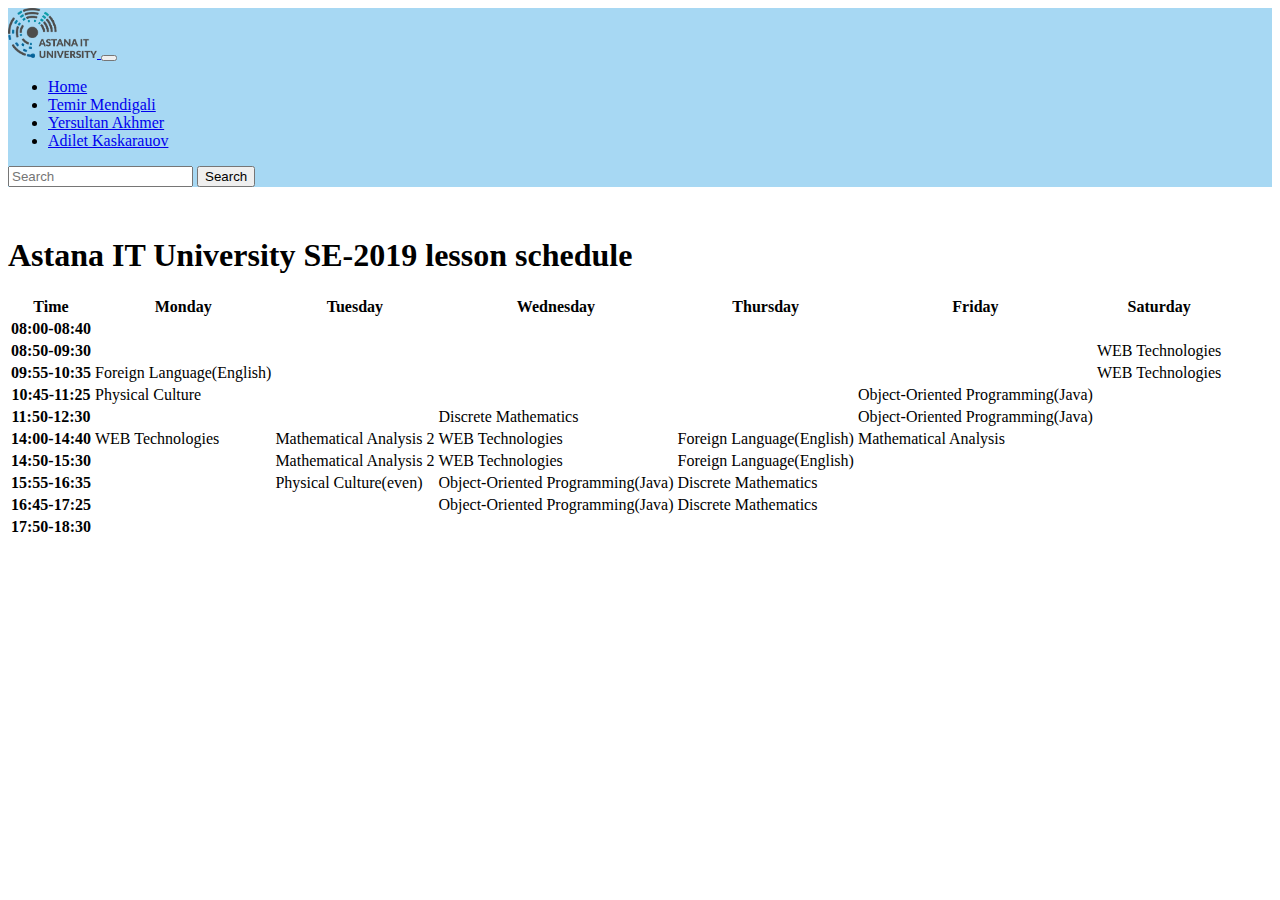
==== index.html @ 694e3327 "Created team webpage and moved my personal webpage to another location." ====
<!doctype html>
<html lang="en">
<head>
    <meta charset="utf-8">
    <meta name="viewport" content="width=device-width, initial-scale=1">
    <link href="https://cdn.jsdelivr.net/npm/bootstrap@5.0.0-beta1/dist/css/bootstrap.min.css" rel="stylesheet"
          integrity="sha384-giJF6kkoqNQ00vy+HMDP7azOuL0xtbfIcaT9wjKHr8RbDVddVHyTfAAsrekwKmP1" crossorigin="anonymous">
    <link rel="icon" href="images/cropped-favicon2-192x192.png">
    <title>Astana IT University</title>
</head>
<body>
    <nav class="navbar navbar-expand-lg navbar-light" style="background-color: #A7D8F3;">
        <div class="container-fluid">
            <a class="navbar-brand" href="#">
                <img src="images/aitu-navbar.png" alt="Logo" height="50">
            </a>
            <button class="navbar-toggler" type="button" data-bs-toggle="collapse" data-bs-target="#navbarSupportedContent"
                    aria-controls="navbarSupportedContent" aria-expanded="false" aria-label="Toggle navigation">
                <span class="navbar-toggler-icon"></span>
            </button>
            <div class="collapse navbar-collapse" id="navbarSupportedContent">
                <ul class="navbar-nav me-auto mb-2 mb-lg-0">
                    <li class="nav-item">
                        <a class="nav-link active" aria-current="page" href="#">Home</a>
                    </li>
                    <li class="nav-item">
                        <a class="nav-link active" aria-current="page" href="https://mendigali.github.io/temir-personal-webpage/index.html">Temir Mendigali</a>
                    </li>
                    <li class="nav-item">
                        <a class="nav-link active" aria-current="page" href="https://github.com/Yersultan04/week3">Yersultan Akhmer</a>
                    </li>
                    <li class="nav-item">
                        <a class="nav-link active" aria-current="page" href="#">Adilet Kaskarauov</a>
                    </li>
                </ul>
                <form class="d-flex">
                    <input class="form-control me-2" type="search" placeholder="Search" aria-label="Search">
                    <button class="btn btn-outline-success" type="submit">Search</button>
                </form>
            </div>
        </div>
    </nav>

    <section class="schedule">
        <div class="container">
            <h1 class="text-center" style="margin-top: 50px">
                Astana IT University SE-2019 lesson schedule
            </h1>
            <table class="table table-striped table-hover">
                <thead>
                <tr>
                    <th scope="col">Time</th>
                    <th scope="col">Monday</th>
                    <th scope="col">Tuesday</th>
                    <th scope="col">Wednesday</th>
                    <th scope="col">Thursday</th>
                    <th scope="col">Friday</th>
                    <th scope="col">Saturday</th>
                </tr>
                </thead>
                <tbody>
                <tr>
                    <th scope="row">08:00-08:40</th>
                    <td></td>
                    <td></td>
                    <td></td>
                    <td></td>
                    <td></td>
                    <td></td>
                </tr>
                <tr>
                    <th scope="row">08:50-09:30</th>
                    <td></td>
                    <td></td>
                    <td></td>
                    <td></td>
                    <td></td>
                    <td>WEB Technologies</td>
                </tr>
                <tr>
                    <th scope="row">09:55-10:35</th>
                    <td>Foreign Language(English)</td>
                    <td></td>
                    <td></td>
                    <td></td>
                    <td></td>
                    <td>WEB Technologies</td>
                </tr>
                <tr>
                    <th scope="row">10:45-11:25</th>
                    <td>Physical Culture</td>
                    <td></td>
                    <td></td>
                    <td></td>
                    <td>Object-Oriented Programming(Java)</td>
                    <td></td>
                </tr>
                <tr>
                    <th scope="row">11:50-12:30</th>
                    <td></td>
                    <td></td>
                    <td>Discrete Mathematics</td>
                    <td></td>
                    <td>Object-Oriented Programming(Java)</td>
                    <td></td>
                </tr>
                <tr>
                    <th scope="row">14:00-14:40</th>
                    <td>WEB Technologies</td>
                    <td>Mathematical Analysis 2</td>
                    <td>WEB Technologies</td>
                    <td>Foreign Language(English)</td>
                    <td>Mathematical Analysis</td>
                    <td></td>
                </tr>
                <tr>
                    <th scope="row">14:50-15:30</th>
                    <td></td>
                    <td>Mathematical Analysis 2</td>
                    <td>WEB Technologies</td>
                    <td>Foreign Language(English)</td>
                    <td></td>
                    <td></td>
                </tr>
                <tr>
                    <th scope="row">15:55-16:35</th>
                    <td></td>
                    <td>Physical Culture(even)</td>
                    <td>Object-Oriented Programming(Java)</td>
                    <td>Discrete Mathematics</td>
                    <td></td>
                    <td></td>
                </tr>
                <tr>
                    <th scope="row">16:45-17:25</th>
                    <td></td>
                    <td></td>
                    <td>Object-Oriented Programming(Java)</td>
                    <td>Discrete Mathematics</td>
                    <td></td>
                    <td></td>
                </tr>
                <tr>
                    <th scope="row">17:50-18:30</th>
                    <td></td>
                    <td></td>
                    <td></td>
                    <td></td>
                    <td></td>
                    <td></td>
                </tr>
                </tbody>
            </table>
        </div>
    </section>

    <script src="https://cdn.jsdelivr.net/npm/bootstrap@5.0.0-beta1/dist/js/bootstrap.bundle.min.js"
            integrity="sha384-ygbV9kiqUc6oa4msXn9868pTtWMgiQaeYH7/t7LECLbyPA2x65Kgf80OJFdroafW"
            crossorigin="anonymous"></script>
    <script src="https://cdn.jsdelivr.net/npm/@popperjs/core@2.5.4/dist/umd/popper.min.js"
            integrity="sha384-q2kxQ16AaE6UbzuKqyBE9/u/KzioAlnx2maXQHiDX9d4/zp8Ok3f+M7DPm+Ib6IU"
            crossorigin="anonymous"></script>
    <script src="https://cdn.jsdelivr.net/npm/bootstrap@5.0.0-beta1/dist/js/bootstrap.min.js"
            integrity="sha384-pQQkAEnwaBkjpqZ8RU1fF1AKtTcHJwFl3pblpTlHXybJjHpMYo79HY3hIi4NKxyj"
            crossorigin="anonymous"></script>
</body>
</html>
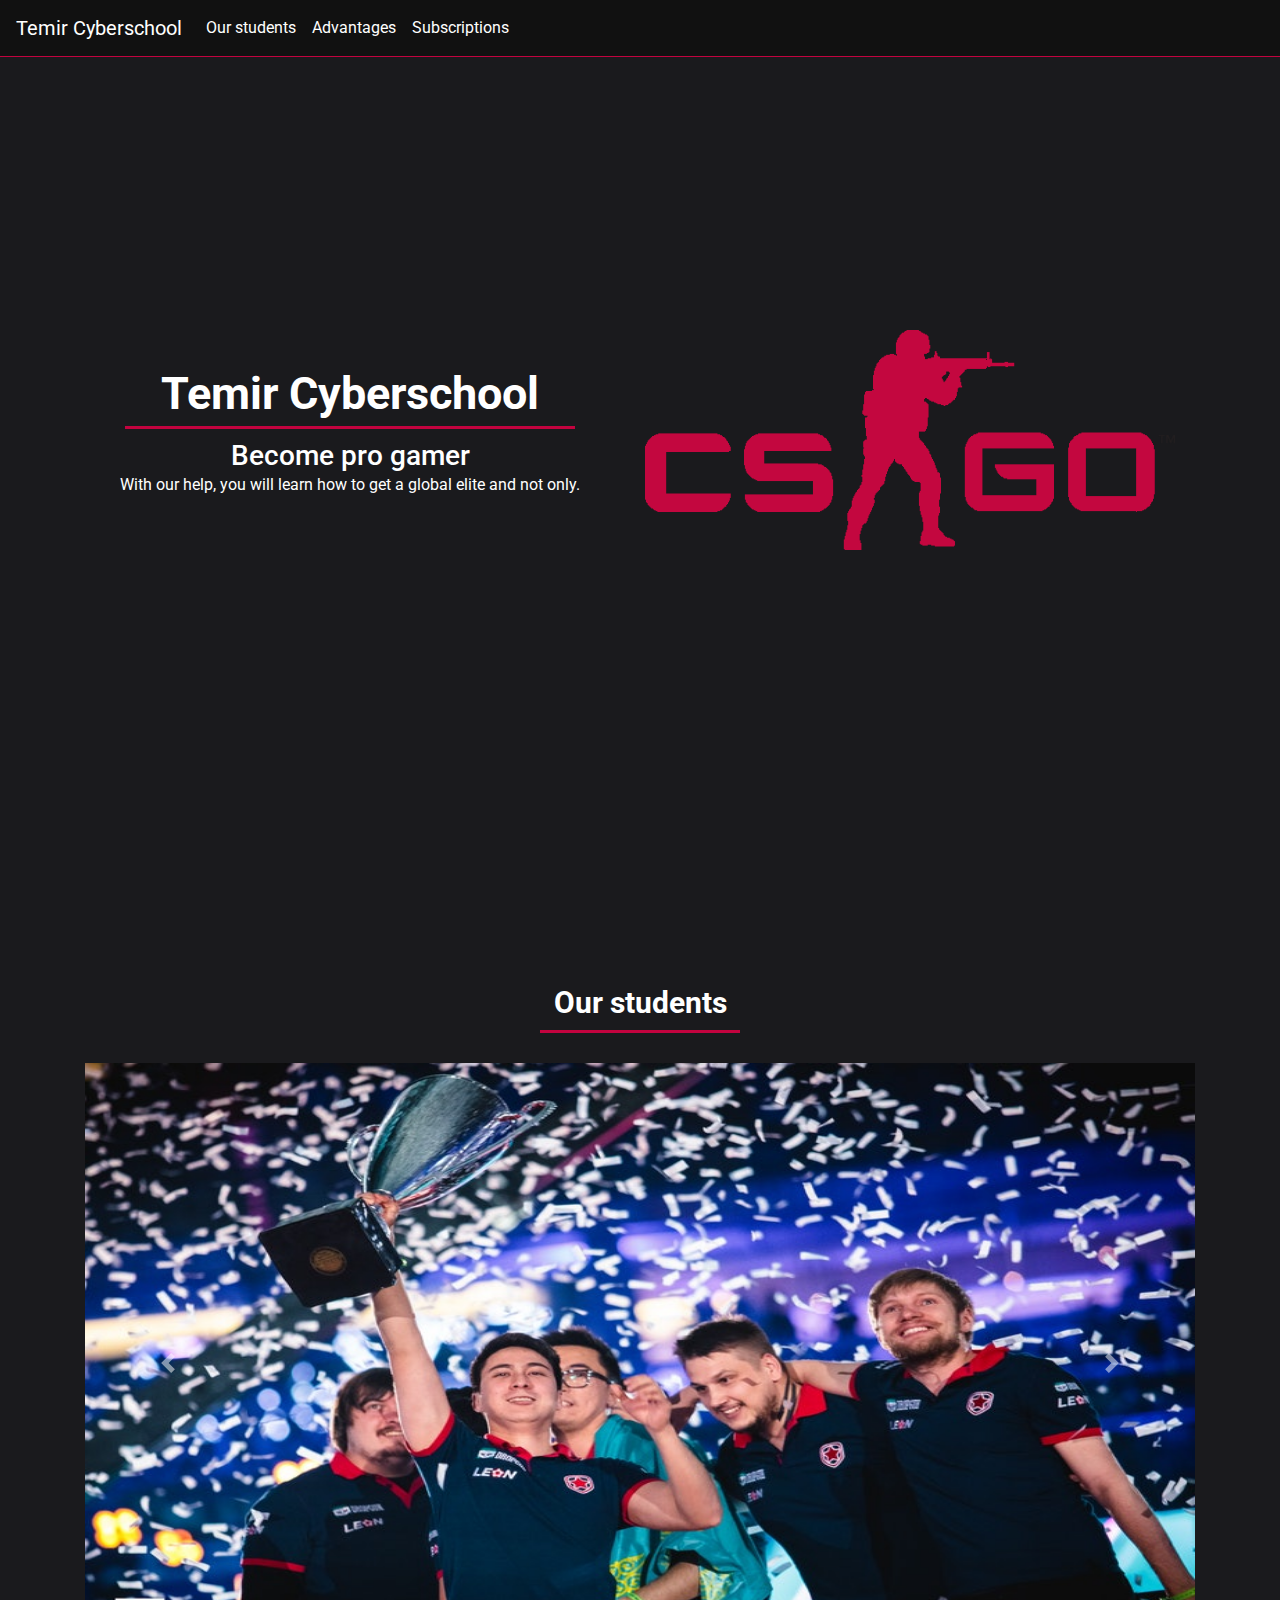
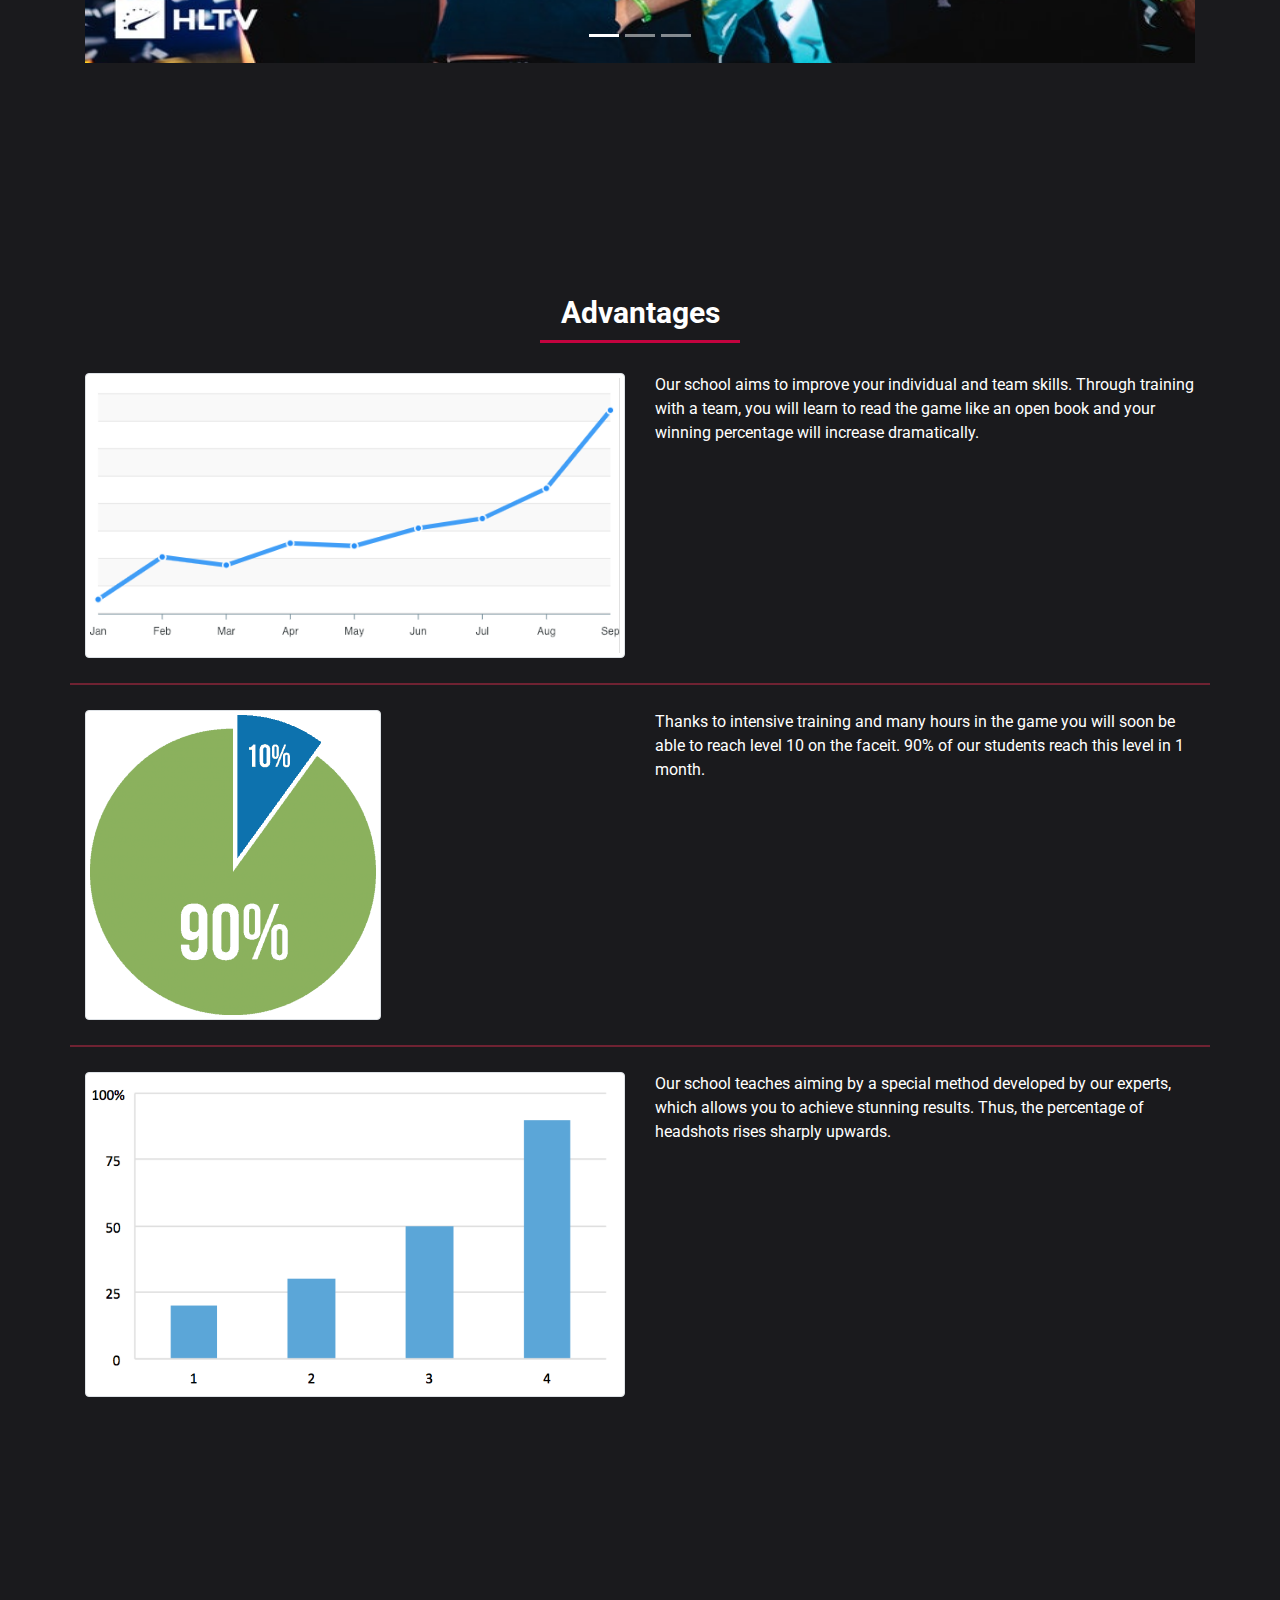
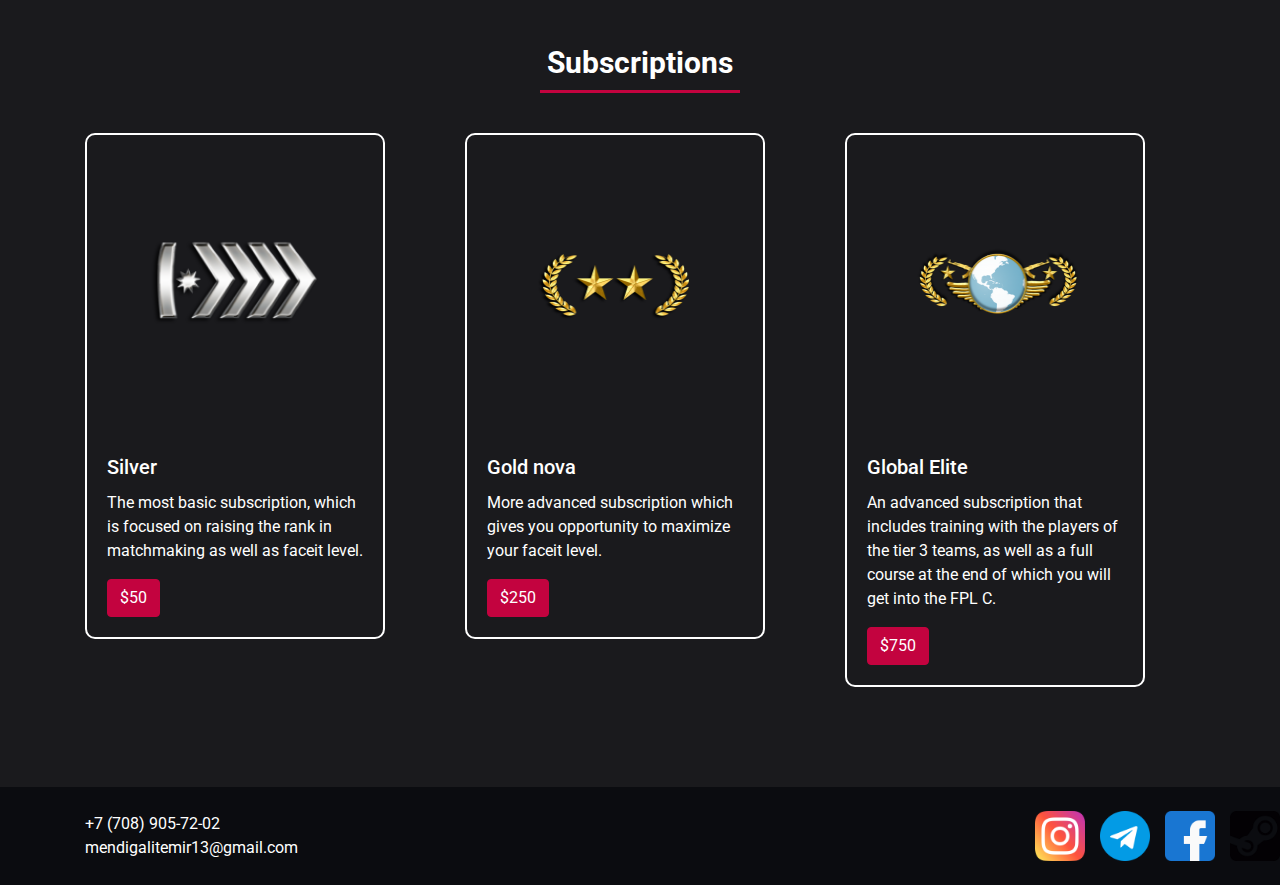
==== commit 617bff57: "Midterm" ====
--- a/index.html
+++ b/index.html
@@ -1,167 +1,197 @@
-<!doctype html>
+<!DOCTYPE html>
 <html lang="en">
 <head>
     <meta charset="utf-8">
-    <meta name="viewport" content="width=device-width, initial-scale=1">
-    <link href="https://cdn.jsdelivr.net/npm/bootstrap@5.0.0-beta1/dist/css/bootstrap.min.css" rel="stylesheet"
-          integrity="sha384-giJF6kkoqNQ00vy+HMDP7azOuL0xtbfIcaT9wjKHr8RbDVddVHyTfAAsrekwKmP1" crossorigin="anonymous">
-    <link rel="icon" href="images/cropped-favicon2-192x192.png">
-    <title>Astana IT University</title>
+    <meta name="viewport" content="width=device-width, initial-scale=1, shrink-to-fit=no">
+    <link rel="shortcut icon" href="img/console.svg" type="image/x-icon">
+    <link rel="stylesheet" href="https://stackpath.bootstrapcdn.com/bootstrap/4.3.1/css/bootstrap.min.css"
+          integrity="sha384-ggOyR0iXCbMQv3Xipma34MD+dH/1fQ784/j6cY/iJTQUOhcWr7x9JvoRxT2MZw1T" crossorigin="anonymous">
+    <link href="https://fonts.googleapis.com/css?family=Roboto|Varela+Round|Baloo+Bhaina+2" rel="stylesheet">
+    <link rel="stylesheet" href="style.css">
+
+    <title>Temir Cyberschool</title>
 </head>
 <body>
-    <nav class="navbar navbar-expand-lg navbar-light" style="background-color: #A7D8F3;">
-        <div class="container-fluid">
-            <a class="navbar-brand" href="#">
-                <img src="images/aitu-navbar.png" alt="Logo" height="50">
-            </a>
-            <button class="navbar-toggler" type="button" data-bs-toggle="collapse" data-bs-target="#navbarSupportedContent"
-                    aria-controls="navbarSupportedContent" aria-expanded="false" aria-label="Toggle navigation">
-                <span class="navbar-toggler-icon"></span>
-            </button>
-            <div class="collapse navbar-collapse" id="navbarSupportedContent">
-                <ul class="navbar-nav me-auto mb-2 mb-lg-0">
-                    <li class="nav-item">
-                        <a class="nav-link active" aria-current="page" href="#">Home</a>
-                    </li>
-                    <li class="nav-item">
-                        <a class="nav-link active" aria-current="page" href="https://mendigali.github.io/temir-personal-webpage/index.html">Temir Mendigali</a>
-                    </li>
-                    <li class="nav-item">
-                        <a class="nav-link active" aria-current="page" href="https://github.com/Yersultan04/week3">Yersultan Akhmer</a>
-                    </li>
-                    <li class="nav-item">
-                        <a class="nav-link active" aria-current="page" href="#">Adilet Kaskarauov</a>
-                    </li>
-                </ul>
-                <form class="d-flex">
-                    <input class="form-control me-2" type="search" placeholder="Search" aria-label="Search">
-                    <button class="btn btn-outline-success" type="submit">Search</button>
-                </form>
-            </div>
+    <nav class="navbar navbar-expand-lg">
+        <a class="navbar-brand" href="#">Temir Cyberschool</a>
+        <button class="navbar-toggler" type="button" data-toggle="collapse" data-target="#navbarSupportedContent"
+                aria-controls="navbarSupportedContent" aria-expanded="false" aria-label="Toggle navigation">
+            <span class="navbar-toggler-icon"></span>
+        </button>
+
+        <div class="collapse navbar-collapse" id="navbarSupportedContent">
+            <ul class="navbar-nav mr-auto">
+                <li class="nav-item">
+                    <a class="nav-link" href="#our-students">Our students</a>
+                </li>
+                <li class="nav-item">
+                    <a class="nav-link" href="#advantages">Advantages</a>
+                </li>
+                <li class="nav-item">
+                    <a class="nav-link" href="#subscription">Subscriptions</a>
+                </li>
+            </ul>
         </div>
     </nav>
 
-    <section class="schedule">
-        <div class="container">
-            <h1 class="text-center" style="margin-top: 50px">
-                Astana IT University SE-2019 lesson schedule
-            </h1>
-            <table class="table table-striped table-hover">
-                <thead>
-                <tr>
-                    <th scope="col">Time</th>
-                    <th scope="col">Monday</th>
-                    <th scope="col">Tuesday</th>
-                    <th scope="col">Wednesday</th>
-                    <th scope="col">Thursday</th>
-                    <th scope="col">Friday</th>
-                    <th scope="col">Saturday</th>
-                </tr>
-                </thead>
-                <tbody>
-                <tr>
-                    <th scope="row">08:00-08:40</th>
-                    <td></td>
-                    <td></td>
-                    <td></td>
-                    <td></td>
-                    <td></td>
-                    <td></td>
-                </tr>
-                <tr>
-                    <th scope="row">08:50-09:30</th>
-                    <td></td>
-                    <td></td>
-                    <td></td>
-                    <td></td>
-                    <td></td>
-                    <td>WEB Technologies</td>
-                </tr>
-                <tr>
-                    <th scope="row">09:55-10:35</th>
-                    <td>Foreign Language(English)</td>
-                    <td></td>
-                    <td></td>
-                    <td></td>
-                    <td></td>
-                    <td>WEB Technologies</td>
-                </tr>
-                <tr>
-                    <th scope="row">10:45-11:25</th>
-                    <td>Physical Culture</td>
-                    <td></td>
-                    <td></td>
-                    <td></td>
-                    <td>Object-Oriented Programming(Java)</td>
-                    <td></td>
-                </tr>
-                <tr>
-                    <th scope="row">11:50-12:30</th>
-                    <td></td>
-                    <td></td>
-                    <td>Discrete Mathematics</td>
-                    <td></td>
-                    <td>Object-Oriented Programming(Java)</td>
-                    <td></td>
-                </tr>
-                <tr>
-                    <th scope="row">14:00-14:40</th>
-                    <td>WEB Technologies</td>
-                    <td>Mathematical Analysis 2</td>
-                    <td>WEB Technologies</td>
-                    <td>Foreign Language(English)</td>
-                    <td>Mathematical Analysis</td>
-                    <td></td>
-                </tr>
-                <tr>
-                    <th scope="row">14:50-15:30</th>
-                    <td></td>
-                    <td>Mathematical Analysis 2</td>
-                    <td>WEB Technologies</td>
-                    <td>Foreign Language(English)</td>
-                    <td></td>
-                    <td></td>
-                </tr>
-                <tr>
-                    <th scope="row">15:55-16:35</th>
-                    <td></td>
-                    <td>Physical Culture(even)</td>
-                    <td>Object-Oriented Programming(Java)</td>
-                    <td>Discrete Mathematics</td>
-                    <td></td>
-                    <td></td>
-                </tr>
-                <tr>
-                    <th scope="row">16:45-17:25</th>
-                    <td></td>
-                    <td></td>
-                    <td>Object-Oriented Programming(Java)</td>
-                    <td>Discrete Mathematics</td>
-                    <td></td>
-                    <td></td>
-                </tr>
-                <tr>
-                    <th scope="row">17:50-18:30</th>
-                    <td></td>
-                    <td></td>
-                    <td></td>
-                    <td></td>
-                    <td></td>
-                    <td></td>
-                </tr>
-                </tbody>
-            </table>
+    <section class="welcome vh-100">
+        <div class="container d-flex flex-row justify-content-space-around align-items-center" style="height: 85%">
+            <div class="row d-flex flex-row">
+                <div class="col-lg-6 text-center d-flex flex-column align-items-center my-auto">
+                    <h1>Temir Cyberschool</h1>
+                    <h3>Become pro gamer</h3>
+                    <p>With our help, you will learn how to get a global elite and not only.</p>
+                </div>
+                <div class="col-lg-6">
+                    <img src="img/csgo-logo.png" alt="csgo logo" class="img-fluid">
+                </div>
+            </div>
         </div>
     </section>
 
-    <script src="https://cdn.jsdelivr.net/npm/bootstrap@5.0.0-beta1/dist/js/bootstrap.bundle.min.js"
-            integrity="sha384-ygbV9kiqUc6oa4msXn9868pTtWMgiQaeYH7/t7LECLbyPA2x65Kgf80OJFdroafW"
+    <section class="students vh-100 d-flex flex-column" id="our-students">
+        <div class="students_header">Our students</div>
+        <div class="carousel">
+            <div class="container">
+                <div id="carouselExampleIndicators" class="carousel slide" data-ride="carousel">
+                    <ol class="carousel-indicators">
+                        <li data-target="#carouselExampleIndicators" data-slide-to="0" class="active"></li>
+                        <li data-target="#carouselExampleIndicators" data-slide-to="1"></li>
+                        <li data-target="#carouselExampleIndicators" data-slide-to="2"></li>
+                    </ol>
+                    <div class="carousel-inner">
+                        <div class="carousel-item active">
+                            <img class="d-block w-100 carousel-img" src="img/gambit1.jpg" alt="First slide">
+                        </div>
+                        <div class="carousel-item">
+                            <img class="d-block w-100 carousel-img" src="img/gambit2.jpg" alt="Second slide">
+                        </div>
+                        <div class="carousel-item">
+                            <img class="d-block w-100 carousel-img" src="img/gambit3.png" alt="Third slide">
+                        </div>
+                    </div>
+                    <a class="carousel-control-prev" href="#carouselExampleIndicators" role="button" data-slide="prev">
+                        <span class="carousel-control-prev-icon" aria-hidden="true"></span>
+                        <span class="sr-only">Previous</span>
+                    </a>
+                    <a class="carousel-control-next" href="#carouselExampleIndicators" role="button" data-slide="next">
+                        <span class="carousel-control-next-icon" aria-hidden="true"></span>
+                        <span class="sr-only">Next</span>
+                    </a>
+                </div>
+            </div>
+        </div>
+    </section>
+
+    <section class="advantages vh-100" id="advantages">
+        <div class="container d-flex flex-column align-items">
+            <div class="students_header">Advantages</div>
+            <div class="row advantage-item">
+                <div class="col-lg-6">
+                    <img src="img/graph1.png" alt="" class="img-thumbnail img-advantage">
+                </div>
+                <div class="col-lg-6">
+                    <span class="advantage_text">
+                        Our school aims to improve your individual and team skills. Through training with a team, you will learn to read the game like an open book and your winning percentage will increase dramatically.
+                    </span>
+                </div>
+            </div>
+            <div class="row advantage-item">
+                <div class="col-lg-6">
+                    <img src="img/pie-chart.png" alt="" class="img-thumbnail img-advantage">
+                </div>
+                <div class="col-lg-6">
+                    <span class="advantage_text">
+                        Thanks to intensive training and many hours in the game you will soon be able to reach level 10 on the faceit. 90% of our students reach this level in 1 month.
+                    </span>
+                </div>
+            </div>
+            <div class="row advantage-item">
+                <div class="col-lg-6">
+                    <img src="img/bar-chart.png" alt="" class="img-thumbnail img-advantage">
+                </div>
+                <div class="col-lg-6">
+                    <span class="advantage_text">
+                        Our school teaches aiming by a special method developed by our experts, which allows you to achieve stunning results. Thus, the percentage of headshots rises sharply upwards.
+                    </span>
+                </div>
+            </div>
+        </div>
+    </section>
+
+    <section class="buy" id="subscription">
+        <div class="container">
+            <div class="col-lg-12"></div>
+            <div class="students_header subscription-header">Subscriptions</div>
+            <div class="row">
+                <div class="col-lg-4">
+                    <div class="card">
+                        <img src="img/silver.png" class="card-img-top" alt="...">
+                        <div class="card-body">
+                          <h5 class="card-title">Silver</h5>
+                          <p class="card-text">The most basic subscription, which is focused on raising the rank in matchmaking as well as faceit level.</p>
+                          <a href="#" class="btn btn-primary">$50</a>
+                        </div>
+                    </div>
+                </div>
+                <div class="col-lg-4">
+                    <div class="card">
+                        <img src="img/gold-nova.png" class="card-img-top" alt="...">
+                        <div class="card-body">
+                          <h5 class="card-title">Gold nova</h5>
+                          <p class="card-text">More advanced subscription which gives you opportunity to maximize your faceit level.</p>
+                          <a href="#" class="btn btn-primary">$250</a>
+                        </div>
+                    </div>
+                </div>
+                <div class="col-lg-4">
+                    <div class="card">
+                        <img src="img/global.png" class="card-img-top" alt="...">
+                        <div class="card-body">
+                          <h5 class="card-title">Global Elite</h5>
+                          <p class="card-text">An advanced subscription that includes training with the players of the tier 3 teams, as well as a full course at the end of which you will get into the FPL C.</p>
+                          <a href="#" class="btn btn-primary">$750</a>
+                        </div>
+                    </div>
+                </div>
+            </div>
+        </div>
+    </section>
+    <footer>
+        <div class="container">
+            <div class="row justify-content-between">
+                <div class="col-lg-3">
+                    <div class="footer_left">
+                        <div class="footer_left_inner">
+                            <div class="phone">
+                                +7 (708) 905-72-02
+                            </div>
+                            <div class="mail">
+                                mendigalitemir13@gmail.com
+                            </div>
+                        </div>
+                    </div>
+                </div>
+                <div class="col-lg-2">
+                    <div class="footer_right">
+                        <a class="social_link" href=""><img class="social_logo" src="img/instagram.png" alt="social_logo"></a>
+                        <a class="social_link" href=""><img class="social_logo" src="img/telegram.png" alt="social_logo"></a>
+                        <a class="social_link" href=""><img class="social_logo" src="img/facebook.png" alt="social_logo"></a>
+                        <a class="social_link" href=""><img class="social_logo" src="img/steam.png" alt="social_logo"></a>
+                        <a class="social_link" href=""><img class="social_logo" src="img/github.png" alt="social_logo"></a>
+                    </div>
+                </div>
+            </div>
+        </div>
+    </footer>
+    <script src="https://code.jquery.com/jquery-3.3.1.slim.min.js"
+            integrity="sha384-q8i/X+965DzO0rT7abK41JStQIAqVgRVzpbzo5smXKp4YfRvH+8abtTE1Pi6jizo"
             crossorigin="anonymous"></script>
-    <script src="https://cdn.jsdelivr.net/npm/@popperjs/core@2.5.4/dist/umd/popper.min.js"
-            integrity="sha384-q2kxQ16AaE6UbzuKqyBE9/u/KzioAlnx2maXQHiDX9d4/zp8Ok3f+M7DPm+Ib6IU"
+    <script src="https://cdnjs.cloudflare.com/ajax/libs/popper.js/1.14.7/umd/popper.min.js"
+            integrity="sha384-UO2eT0CpHqdSJQ6hJty5KVphtPhzWj9WO1clHTMGa3JDZwrnQq4sF86dIHNDz0W1"
             crossorigin="anonymous"></script>
-    <script src="https://cdn.jsdelivr.net/npm/bootstrap@5.0.0-beta1/dist/js/bootstrap.min.js"
-            integrity="sha384-pQQkAEnwaBkjpqZ8RU1fF1AKtTcHJwFl3pblpTlHXybJjHpMYo79HY3hIi4NKxyj"
+    <script src="https://stackpath.bootstrapcdn.com/bootstrap/4.3.1/js/bootstrap.min.js"
+            integrity="sha384-JjSmVgyd0p3pXB1rRibZUAYoIIy6OrQ6VrjIEaFf/nJGzIxFDsf4x0xIM+B07jRM"
             crossorigin="anonymous"></script>
 </body>
 </html>--- a/style.css
+++ b/style.css
@@ -0,0 +1,205 @@
+html{
+    font-size: 16px;
+}
+
+body{
+	margin: 0;
+
+	font-family: 'Roboto', sans-serif;
+
+	line-height: 1.5;
+
+    color: #fff;
+    background: #1a1a1d;
+}
+
+*,
+*after,
+*before{
+    box-sizing: border-box;
+}
+
+h1, h2, h3, h4, h5, h6{
+	margin: 0;
+}
+
+/* Navbar */
+.navbar{
+    position: fixed;
+    width: 100%;
+
+    z-index: 1;
+
+    background: #111;
+
+    border-bottom: 1px solid #c3033f;
+}
+
+.navbar a{
+    color: #fff;
+}
+
+/* Welcome */
+.welcome{    
+    padding-top: 100px;
+}
+
+.welcome h1{
+    font-size: 45px;
+    font-weight: 700;
+}
+
+.welcome h1::after{
+    display: block;
+    content: "";
+
+    background: #c3033f;
+
+    width: 450px;
+    height: 3px;
+
+    margin-top: 5px;
+    margin-bottom: 10px;
+}
+
+/* Students */
+.students{
+    padding-top: 30px;
+    margin-bottom: 40px;
+}
+
+.students_header{
+    width: 100%;
+    text-align: center;
+    font-size: 30px;
+    font-weight: 700;
+
+    margin-bottom: 20px;
+    margin-top: 50px;
+}
+
+.students_header::after{
+    display: block;
+    content: "";
+
+    background: #c3033f;
+
+    width: 200px;
+    height: 3px;
+
+    margin: 0 auto;
+    margin-top: 5px;
+    margin-bottom: 10px;
+}
+
+.carousel-img{
+    height: 600px;
+}
+
+/* Advantages */
+.advantage_header{
+    width: 100%;
+    text-align: center;
+    font-size: 30px;
+    font-weight: 700;
+
+    margin-bottom: 20px;
+}
+
+
+.advantage-item{
+    margin-bottom: 25px;
+    padding-bottom: 25px;
+
+    border-bottom: 2px solid #6f2232;
+}
+
+.advantage-item:last-child{
+    border: 0;
+}
+
+/* Buy */
+.subscription-header{
+    margin-top: 500px;
+}
+
+.buy{
+    margin-top: 350px;
+}
+
+.card{
+    width: 300px;
+
+    background: #1a1a1d;
+
+    border: 2px solid #fff;
+    border-radius: 10px;
+
+    margin-top: 20px;
+}
+
+.card_header{
+    width: 100%;
+    text-align: center;
+    font-size: 30px;
+    font-weight: 700;
+
+    margin-bottom: 20px;
+}
+
+.card img{
+    height: 300px;
+}
+
+.btn{
+    background: #c3033f;
+    border: 1px solid #c3033f;
+}
+
+.btn:hover{
+    background: #1a1a1d;
+    border: 1px solid #fff;
+}
+
+/* Footer */
+footer{
+    background-color: #0b0c10;
+
+    padding: 20px 0;
+    margin-top: 100px;
+}
+
+.footer_left{
+    display: flex;
+    align-items: center;
+
+    height: 100%;
+
+    margin-bottom: 10px;
+}
+
+.footer_right{
+    display: flex;
+    align-items: center;
+    justify-content: space-around;
+
+    height: 100%;
+}
+
+.social_link{
+    margin-right: 15px;
+}
+
+.social_link:last-child{
+    margin: 0;
+}
+
+.social_logo{
+    width: 50px;
+
+    transition: 0.2s ease;
+}
+
+.social_logo:hover{
+    transform: scale(1.1);
+}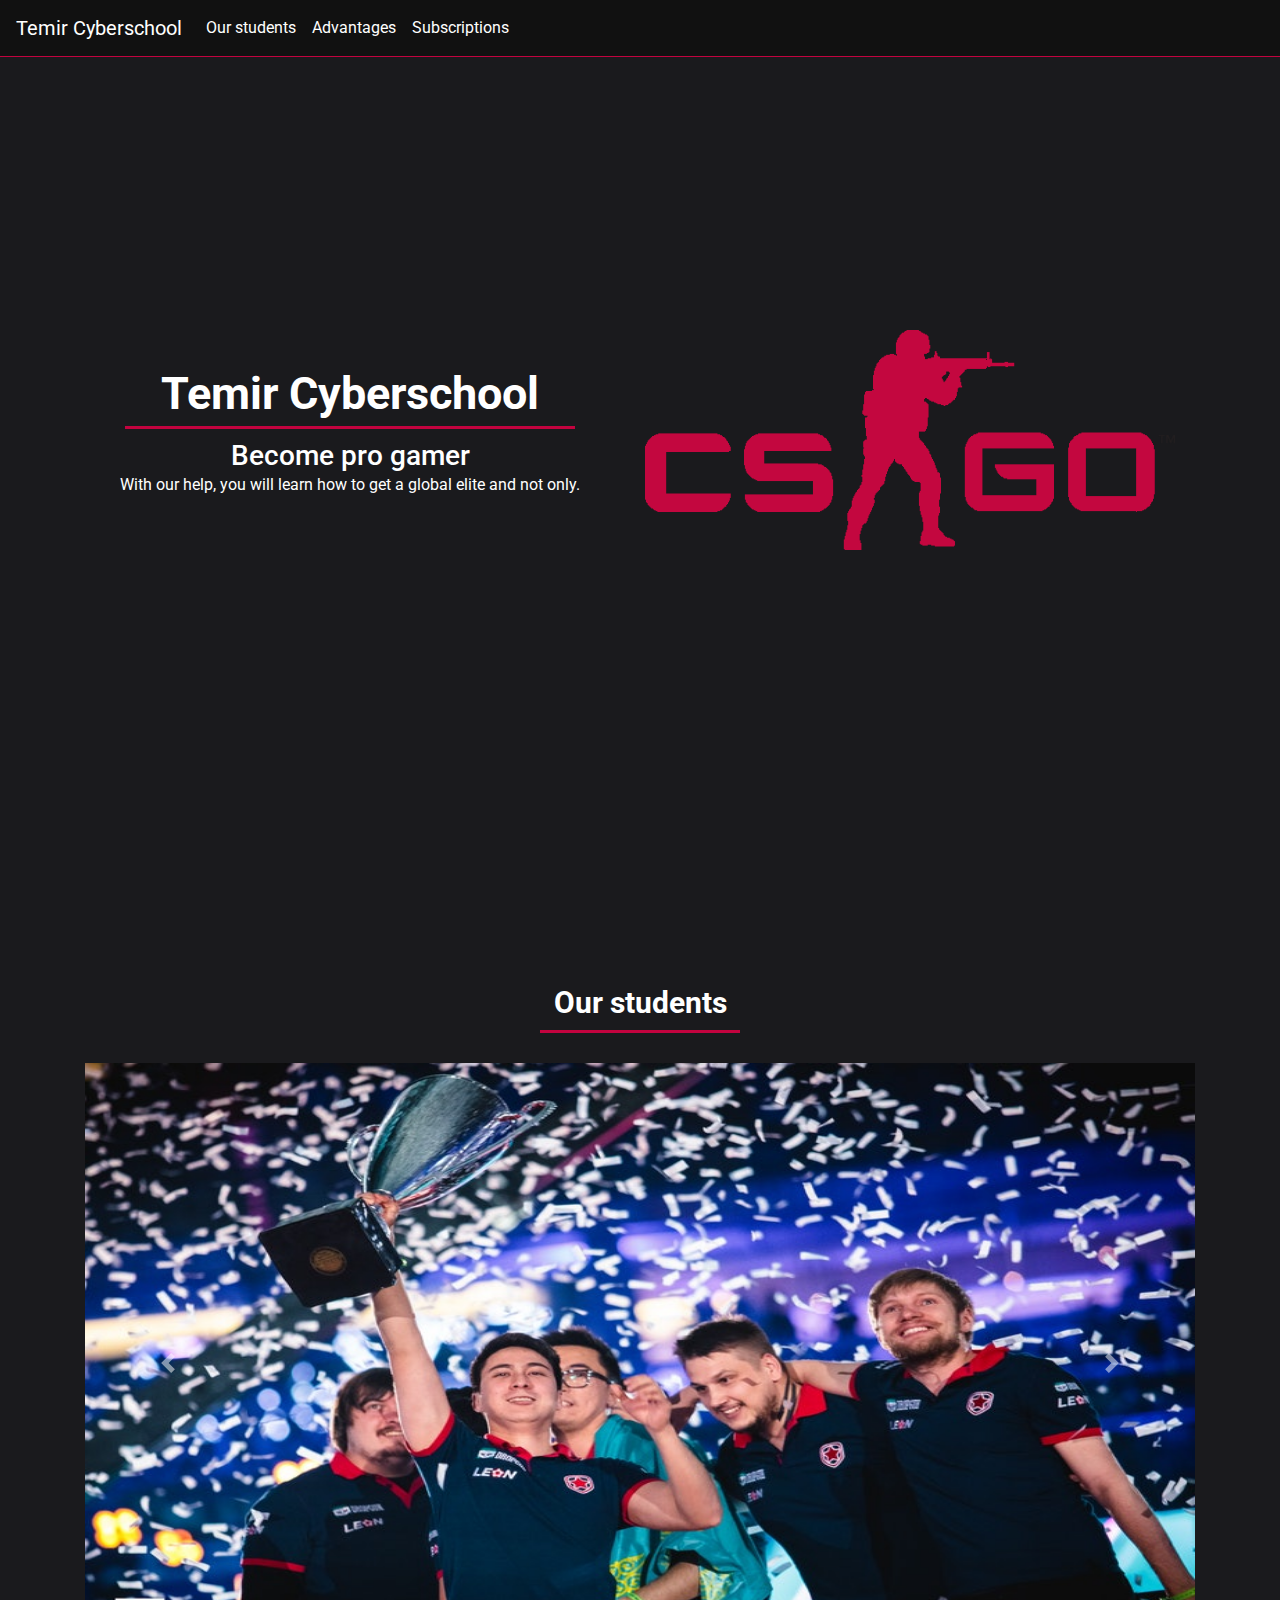
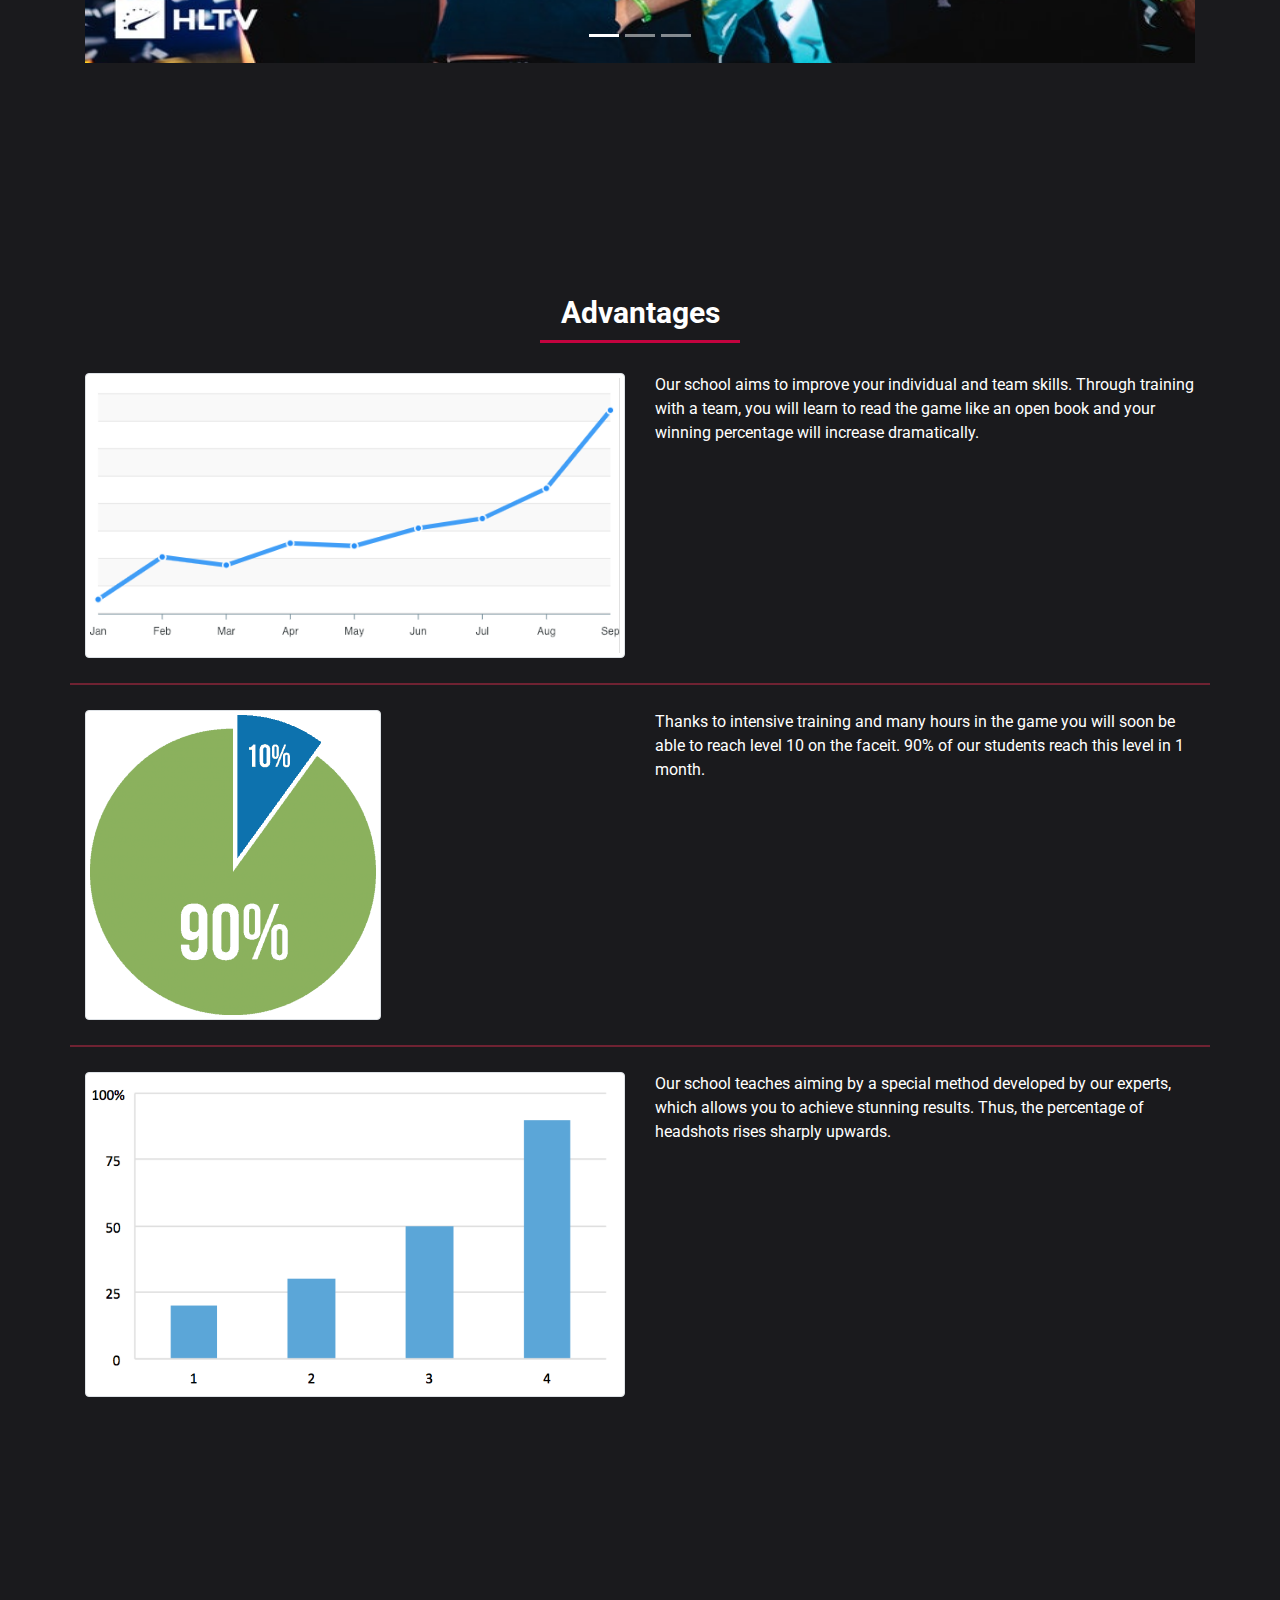
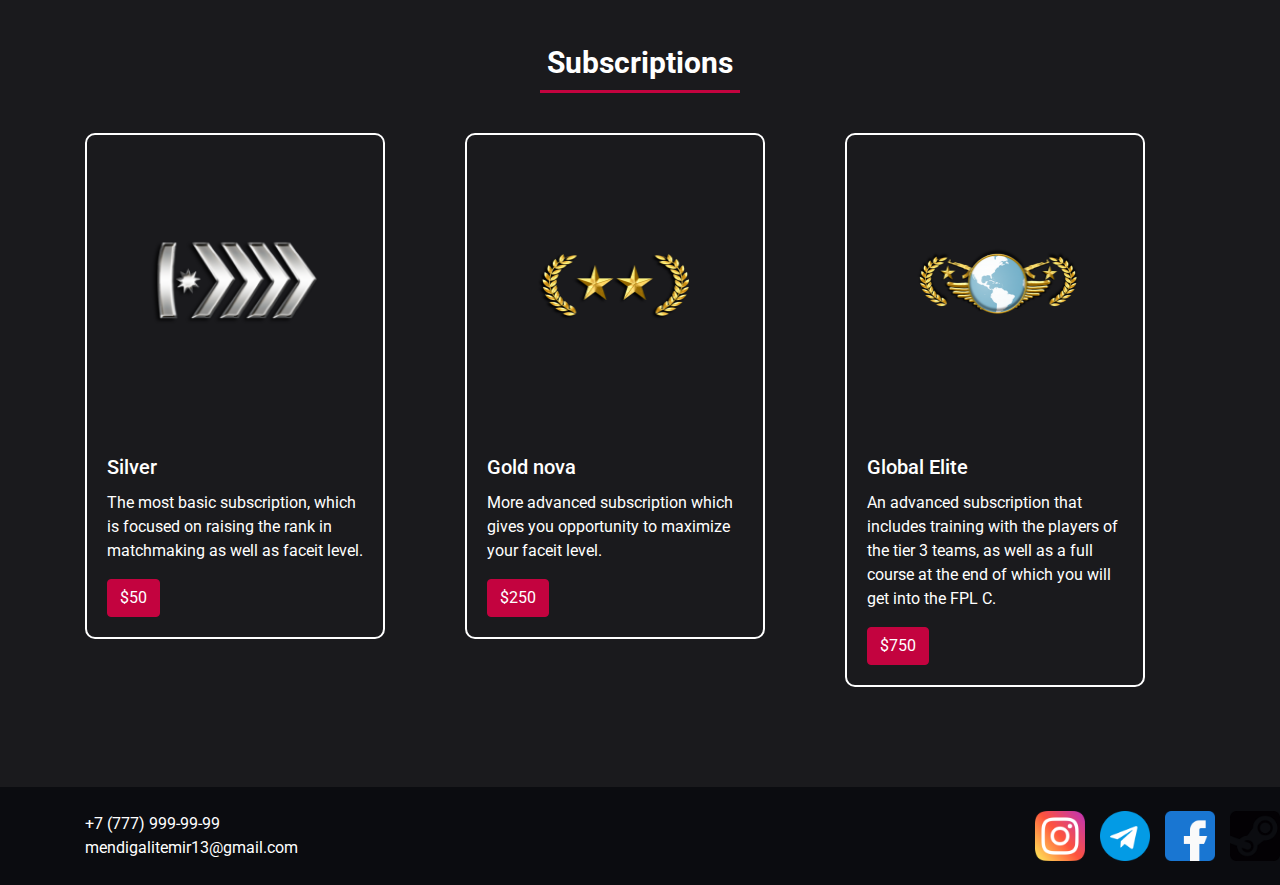
==== commit 29005f13: "Fixed phone number" ====
--- a/index.html
+++ b/index.html
@@ -164,7 +164,7 @@
                     <div class="footer_left">
                         <div class="footer_left_inner">
                             <div class="phone">
-                                +7 (708) 905-72-02
+                                +7 (777) 999-99-99
                             </div>
                             <div class="mail">
                                 mendigalitemir13@gmail.com
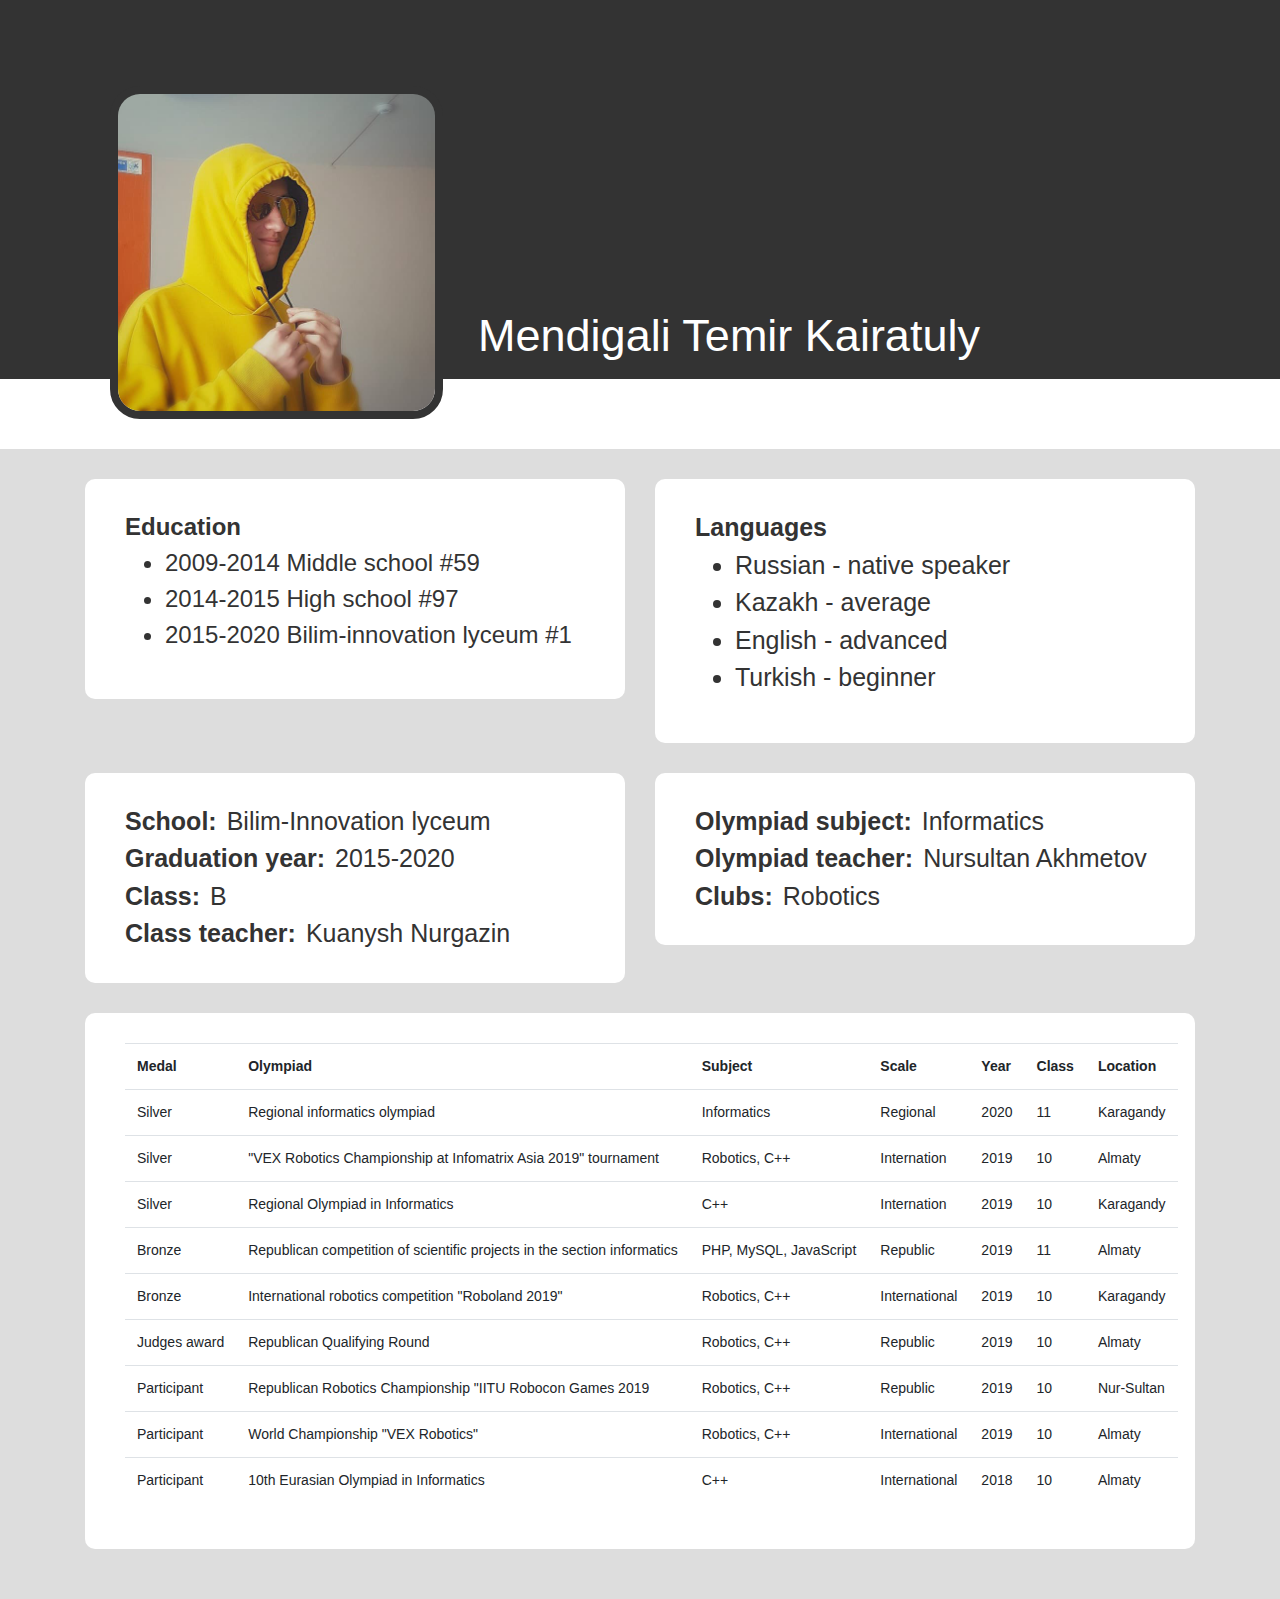
==== commit 2af0540a: "Uploaded personal web page" ====
--- a/index.html
+++ b/index.html
@@ -1,197 +1,200 @@
 <!DOCTYPE html>
 <html lang="en">
 <head>
-    <meta charset="utf-8">
-    <meta name="viewport" content="width=device-width, initial-scale=1, shrink-to-fit=no">
-    <link rel="shortcut icon" href="img/console.svg" type="image/x-icon">
-    <link rel="stylesheet" href="https://stackpath.bootstrapcdn.com/bootstrap/4.3.1/css/bootstrap.min.css"
-          integrity="sha384-ggOyR0iXCbMQv3Xipma34MD+dH/1fQ784/j6cY/iJTQUOhcWr7x9JvoRxT2MZw1T" crossorigin="anonymous">
-    <link href="https://fonts.googleapis.com/css?family=Roboto|Varela+Round|Baloo+Bhaina+2" rel="stylesheet">
-    <link rel="stylesheet" href="style.css">
-
-    <title>Temir Cyberschool</title>
+    <meta charset="UTF-8">
+    <meta name="viewport" content="width=device-width , initial-scale=1">
+    <link rel="stylesheet" type="text/css" href="css/bootstrap.min.css">
+    <link rel="stylesheet" type="text/css" href="css/style.css">
+    <title>Temir Mendigali</title>
 </head>
 <body>
-    <nav class="navbar navbar-expand-lg">
-        <a class="navbar-brand" href="#">Temir Cyberschool</a>
-        <button class="navbar-toggler" type="button" data-toggle="collapse" data-target="#navbarSupportedContent"
-                aria-controls="navbarSupportedContent" aria-expanded="false" aria-label="Toggle navigation">
-            <span class="navbar-toggler-icon"></span>
-        </button>
-
-        <div class="collapse navbar-collapse" id="navbarSupportedContent">
-            <ul class="navbar-nav mr-auto">
-                <li class="nav-item">
-                    <a class="nav-link" href="#our-students">Our students</a>
-                </li>
-                <li class="nav-item">
-                    <a class="nav-link" href="#advantages">Advantages</a>
-                </li>
-                <li class="nav-item">
-                    <a class="nav-link" href="#subscription">Subscriptions</a>
-                </li>
-            </ul>
+<header class="header">
+    <div class="container">
+        <div class="row">
+            <div class="col-lg-10">
+                <div class="profile_header_data">
+                    <img src="img/temir.jpg" alt="User" class="profile_header_photo">
+                    <div class="profile_header_name">
+                        Mendigali Temir Kairatuly
+                    </div>
+                </div>
+            </div>
         </div>
-    </nav>
-
-    <section class="welcome vh-100">
-        <div class="container d-flex flex-row justify-content-space-around align-items-center" style="height: 85%">
-            <div class="row d-flex flex-row">
-                <div class="col-lg-6 text-center d-flex flex-column align-items-center my-auto">
-                    <h1>Temir Cyberschool</h1>
-                    <h3>Become pro gamer</h3>
-                    <p>With our help, you will learn how to get a global elite and not only.</p>
-                </div>
-                <div class="col-lg-6">
-                    <img src="img/csgo-logo.png" alt="csgo logo" class="img-fluid">
+    </div>
+</header>
+
+<section class="education">
+    <div class="container">
+        <div class="row">
+            <div class="col-lg-6">
+                <div class="education_box" id="special">
+                    <div class="box_item_list">
+                        <div class="box_subtitle">Education</div>
+                        <ul>
+                            <li>2009-2014 Middle school #59</li>
+                            <li>2014-2015 High school #97</li>
+                            <li>2015-2020 Bilim-innovation lyceum #1</li>
+                        </ul>
+                    </div>
+                </div>
+            </div>
+            <div class="col-lg-6">
+                <div class="education_box">
+                    <div class="box_item_list">
+                        <div class="box_subtitle">Languages</div>
+                        <ul>
+                            <li>Russian - native speaker</li>
+                            <li>Kazakh - average</li>
+                            <li>English - advanced</li>
+                            <li>Turkish - beginner</li>
+                        </ul>
+                    </div>
+                </div>
+            </div>
+            <div class="col-lg-6">
+                <div class="education_box">
+                    <div class="box_item">
+                        <div class="box_subtitle">School:</div>
+                        <div class="box_text">Bilim-Innovation lyceum</div>
+                    </div>
+                    <div class="box_item">
+                        <div class="box_subtitle">Graduation year:</div>
+                        <div class="box_text">2015-2020</div>
+                    </div>
+                    <div class="box_item">
+                        <div class="box_subtitle">Class:</div>
+                        <div class="box_text">B</div>
+                    </div>
+                    <div class="box_item">
+                        <div class="box_subtitle">Class teacher:</div>
+                        <div class="box_text">Kuanysh Nurgazin</div>
+                    </div>
+                </div>
+            </div>
+            <div class="col-lg-6">
+                <div class="education_box">
+                    <div class="box_item">
+                        <div class="box_subtitle">Olympiad subject:</div>
+                        <div class="box_text">Informatics</div>
+                    </div>
+                    <div class="box_item">
+                        <div class="box_subtitle">Olympiad teacher:</div>
+                        <div class="box_text">Nursultan Akhmetov</div>
+                    </div>
+                    <div class="box_item">
+                        <div class="box_subtitle">Clubs:</div>
+                        <div class="box_text">Robotics</div>
+                    </div>
                 </div>
             </div>
         </div>
-    </section>
-
-    <section class="students vh-100 d-flex flex-column" id="our-students">
-        <div class="students_header">Our students</div>
-        <div class="carousel">
-            <div class="container">
-                <div id="carouselExampleIndicators" class="carousel slide" data-ride="carousel">
-                    <ol class="carousel-indicators">
-                        <li data-target="#carouselExampleIndicators" data-slide-to="0" class="active"></li>
-                        <li data-target="#carouselExampleIndicators" data-slide-to="1"></li>
-                        <li data-target="#carouselExampleIndicators" data-slide-to="2"></li>
-                    </ol>
-                    <div class="carousel-inner">
-                        <div class="carousel-item active">
-                            <img class="d-block w-100 carousel-img" src="img/gambit1.jpg" alt="First slide">
-                        </div>
-                        <div class="carousel-item">
-                            <img class="d-block w-100 carousel-img" src="img/gambit2.jpg" alt="Second slide">
-                        </div>
-                        <div class="carousel-item">
-                            <img class="d-block w-100 carousel-img" src="img/gambit3.png" alt="Third slide">
-                        </div>
-                    </div>
-                    <a class="carousel-control-prev" href="#carouselExampleIndicators" role="button" data-slide="prev">
-                        <span class="carousel-control-prev-icon" aria-hidden="true"></span>
-                        <span class="sr-only">Previous</span>
-                    </a>
-                    <a class="carousel-control-next" href="#carouselExampleIndicators" role="button" data-slide="next">
-                        <span class="carousel-control-next-icon" aria-hidden="true"></span>
-                        <span class="sr-only">Next</span>
-                    </a>
+    </div>
+</section>
+
+<section class="achievements">
+    <div class="container">
+        <div class="row">
+            <div class="col-lg-12">
+                <div class="a_box">
+                    <table class="table">
+                        <tr>
+                            <th>Medal</th>
+                            <th>Olympiad</th>
+                            <th>Subject</th>
+                            <th>Scale</th>
+                            <th>Year</th>
+                            <th>Class</th>
+                            <th>Location</th>
+                        </tr>
+                        <tr>
+                            <td>Silver</td>
+                            <td>Regional informatics olympiad</td>
+                            <td>Informatics</td>
+                            <td>Regional</td>
+                            <td>2020</td>
+                            <td>11</td>
+                            <td>Karagandy</td>
+                        </tr>
+                        <tr>
+                            <td>Silver</td>
+                            <td>"VEX Robotics Championship at Infomatrix Asia 2019" tournament</td>
+                            <td>Robotics, C++</td>
+                            <td>Internation</td>
+                            <td>2019</td>
+                            <td>10</td>
+                            <td>Almaty</td>
+                        </tr>
+                        <tr>
+                            <td>Silver</td>
+                            <td>Regional Olympiad in Informatics</td>
+                            <td>C++</td>
+                            <td>Internation</td>
+                            <td>2019</td>
+                            <td>10</td>
+                            <td>Karagandy</td>
+                        </tr>
+                        <tr>
+                            <td>Bronze</td>
+                            <td>Republican competition of scientific projects in the section informatics</td>
+                            <td>PHP, MySQL, JavaScript</td>
+                            <td>Republic</td>
+                            <td>2019</td>
+                            <td>11</td>
+                            <td>Almaty</td>
+                        </tr>
+                        <tr>
+                            <td>Bronze</td>
+                            <td>International robotics competition "Roboland 2019"</td>
+                            <td>Robotics, C++</td>
+                            <td>International</td>
+                            <td>2019</td>
+                            <td>10</td>
+                            <td>Karagandy</td>
+                        </tr>
+                        <tr>
+                            <td>Judges award</td>
+                            <td>Republican Qualifying Round</td>
+                            <td>Robotics, C++</td>
+                            <td>Republic</td>
+                            <td>2019</td>
+                            <td>10</td>
+                            <td>Almaty</td>
+                        </tr>
+                        <tr>
+                            <td>Participant</td>
+                            <td>Republican Robotics Championship "IITU Robocon Games 2019</td>
+                            <td>Robotics, C++</td>
+                            <td>Republic</td>
+                            <td>2019</td>
+                            <td>10</td>
+                            <td>Nur-Sultan</td>
+                        </tr>
+
+                        <tr>
+                            <td>Participant</td>
+                            <td>World Championship "VEX Robotics"</td>
+                            <td>Robotics, C++</td>
+                            <td>International</td>
+                            <td>2019</td>
+                            <td>10</td>
+                            <td>Almaty</td>
+                        </tr>
+                        <tr>
+                            <td>Participant</td>
+                            <td>10th Eurasian Olympiad in Informatics</td>
+                            <td>C++</td>
+                            <td>International</td>
+                            <td>2018</td>
+                            <td>10</td>
+                            <td>Almaty</td>
+                        </tr>
+                    </table>
                 </div>
             </div>
         </div>
-    </section>
-
-    <section class="advantages vh-100" id="advantages">
-        <div class="container d-flex flex-column align-items">
-            <div class="students_header">Advantages</div>
-            <div class="row advantage-item">
-                <div class="col-lg-6">
-                    <img src="img/graph1.png" alt="" class="img-thumbnail img-advantage">
-                </div>
-                <div class="col-lg-6">
-                    <span class="advantage_text">
-                        Our school aims to improve your individual and team skills. Through training with a team, you will learn to read the game like an open book and your winning percentage will increase dramatically.
-                    </span>
-                </div>
-            </div>
-            <div class="row advantage-item">
-                <div class="col-lg-6">
-                    <img src="img/pie-chart.png" alt="" class="img-thumbnail img-advantage">
-                </div>
-                <div class="col-lg-6">
-                    <span class="advantage_text">
-                        Thanks to intensive training and many hours in the game you will soon be able to reach level 10 on the faceit. 90% of our students reach this level in 1 month.
-                    </span>
-                </div>
-            </div>
-            <div class="row advantage-item">
-                <div class="col-lg-6">
-                    <img src="img/bar-chart.png" alt="" class="img-thumbnail img-advantage">
-                </div>
-                <div class="col-lg-6">
-                    <span class="advantage_text">
-                        Our school teaches aiming by a special method developed by our experts, which allows you to achieve stunning results. Thus, the percentage of headshots rises sharply upwards.
-                    </span>
-                </div>
-            </div>
-        </div>
-    </section>
-
-    <section class="buy" id="subscription">
-        <div class="container">
-            <div class="col-lg-12"></div>
-            <div class="students_header subscription-header">Subscriptions</div>
-            <div class="row">
-                <div class="col-lg-4">
-                    <div class="card">
-                        <img src="img/silver.png" class="card-img-top" alt="...">
-                        <div class="card-body">
-                          <h5 class="card-title">Silver</h5>
-                          <p class="card-text">The most basic subscription, which is focused on raising the rank in matchmaking as well as faceit level.</p>
-                          <a href="#" class="btn btn-primary">$50</a>
-                        </div>
-                    </div>
-                </div>
-                <div class="col-lg-4">
-                    <div class="card">
-                        <img src="img/gold-nova.png" class="card-img-top" alt="...">
-                        <div class="card-body">
-                          <h5 class="card-title">Gold nova</h5>
-                          <p class="card-text">More advanced subscription which gives you opportunity to maximize your faceit level.</p>
-                          <a href="#" class="btn btn-primary">$250</a>
-                        </div>
-                    </div>
-                </div>
-                <div class="col-lg-4">
-                    <div class="card">
-                        <img src="img/global.png" class="card-img-top" alt="...">
-                        <div class="card-body">
-                          <h5 class="card-title">Global Elite</h5>
-                          <p class="card-text">An advanced subscription that includes training with the players of the tier 3 teams, as well as a full course at the end of which you will get into the FPL C.</p>
-                          <a href="#" class="btn btn-primary">$750</a>
-                        </div>
-                    </div>
-                </div>
-            </div>
-        </div>
-    </section>
-    <footer>
-        <div class="container">
-            <div class="row justify-content-between">
-                <div class="col-lg-3">
-                    <div class="footer_left">
-                        <div class="footer_left_inner">
-                            <div class="phone">
-                                +7 (777) 999-99-99
-                            </div>
-                            <div class="mail">
-                                mendigalitemir13@gmail.com
-                            </div>
-                        </div>
-                    </div>
-                </div>
-                <div class="col-lg-2">
-                    <div class="footer_right">
-                        <a class="social_link" href=""><img class="social_logo" src="img/instagram.png" alt="social_logo"></a>
-                        <a class="social_link" href=""><img class="social_logo" src="img/telegram.png" alt="social_logo"></a>
-                        <a class="social_link" href=""><img class="social_logo" src="img/facebook.png" alt="social_logo"></a>
-                        <a class="social_link" href=""><img class="social_logo" src="img/steam.png" alt="social_logo"></a>
-                        <a class="social_link" href=""><img class="social_logo" src="img/github.png" alt="social_logo"></a>
-                    </div>
-                </div>
-            </div>
-        </div>
-    </footer>
-    <script src="https://code.jquery.com/jquery-3.3.1.slim.min.js"
-            integrity="sha384-q8i/X+965DzO0rT7abK41JStQIAqVgRVzpbzo5smXKp4YfRvH+8abtTE1Pi6jizo"
-            crossorigin="anonymous"></script>
-    <script src="https://cdnjs.cloudflare.com/ajax/libs/popper.js/1.14.7/umd/popper.min.js"
-            integrity="sha384-UO2eT0CpHqdSJQ6hJty5KVphtPhzWj9WO1clHTMGa3JDZwrnQq4sF86dIHNDz0W1"
-            crossorigin="anonymous"></script>
-    <script src="https://stackpath.bootstrapcdn.com/bootstrap/4.3.1/js/bootstrap.min.js"
-            integrity="sha384-JjSmVgyd0p3pXB1rRibZUAYoIIy6OrQ6VrjIEaFf/nJGzIxFDsf4x0xIM+B07jRM"
-            crossorigin="anonymous"></script>
+    </div>
+</section>
+
+
 </body>
-</html>+</html>
--- a/css/style.css
+++ b/css/style.css
@@ -0,0 +1,127 @@
+body {
+    margin: 0;
+
+    font-family: 'Roboto', sans-serif;
+    color: #333;
+    line-height: 1.5;
+
+    background: #ddd;
+}
+
+*,
+* after,
+* before {
+    box-sizing: border-box;
+}
+
+h1, h2, h3, h4, h5, h6 {
+    margin: 0;
+}
+
+/* Profile */
+.header {
+    background: #333;
+    color: #fff;
+
+    width: 100%;
+    height: 100%;
+}
+
+/* Profile header data */
+.profile_header_data {
+    display: flex;
+    justify-content: center;
+    align-items: flex-end;
+
+    width: 100%;
+
+    margin-top: 5%;
+}
+
+.profile_header_photo {
+    width: 333px;
+    height: 333px;
+
+    border: 8px solid #333;
+    border-radius: 30px;
+
+    transform: translateY(40px);
+}
+
+.profile_header_name {
+    font-size: 45px;
+
+    margin-left: 35px;
+    margin-bottom: 10px;
+}
+
+/* Header white bottom */
+.header:after {
+    display: block;
+
+    content: "";
+
+    width: 100%;
+    height: 70px;
+
+    background: #fff;
+}
+
+/* Education */
+.education_box {
+    background: #fff;
+    border-radius: 10px;
+
+    width: 100%;
+
+    padding: 30px 40px;
+    margin-top: 30px;
+
+    font-size: 25px;
+}
+
+/* Box item */
+.box_item {
+    display: flex;
+}
+
+#special {
+    font-size: 24px;
+}
+
+.box_subtitle {
+    font-weight: 700;
+
+    margin-right: 10px;
+}
+
+/* Title */
+.title {
+    width: 100%;
+
+    font-size: 35px;
+    font-weight: 700;
+}
+
+/* Achievements */
+.achievements {
+    margin-top: 30px;
+    margin-bottom: 50px;
+}
+
+.a_box {
+    background: #fff;
+    border-radius: 10px;
+
+    padding: 30px 40px;
+
+    overflow: auto;
+}
+
+.table {
+    font-size: 14px;
+    vertical-align: top;
+    overflow-x: auto;
+    white-space: nowrap;
+    -webkit-overflow-scrolling: touch;
+}